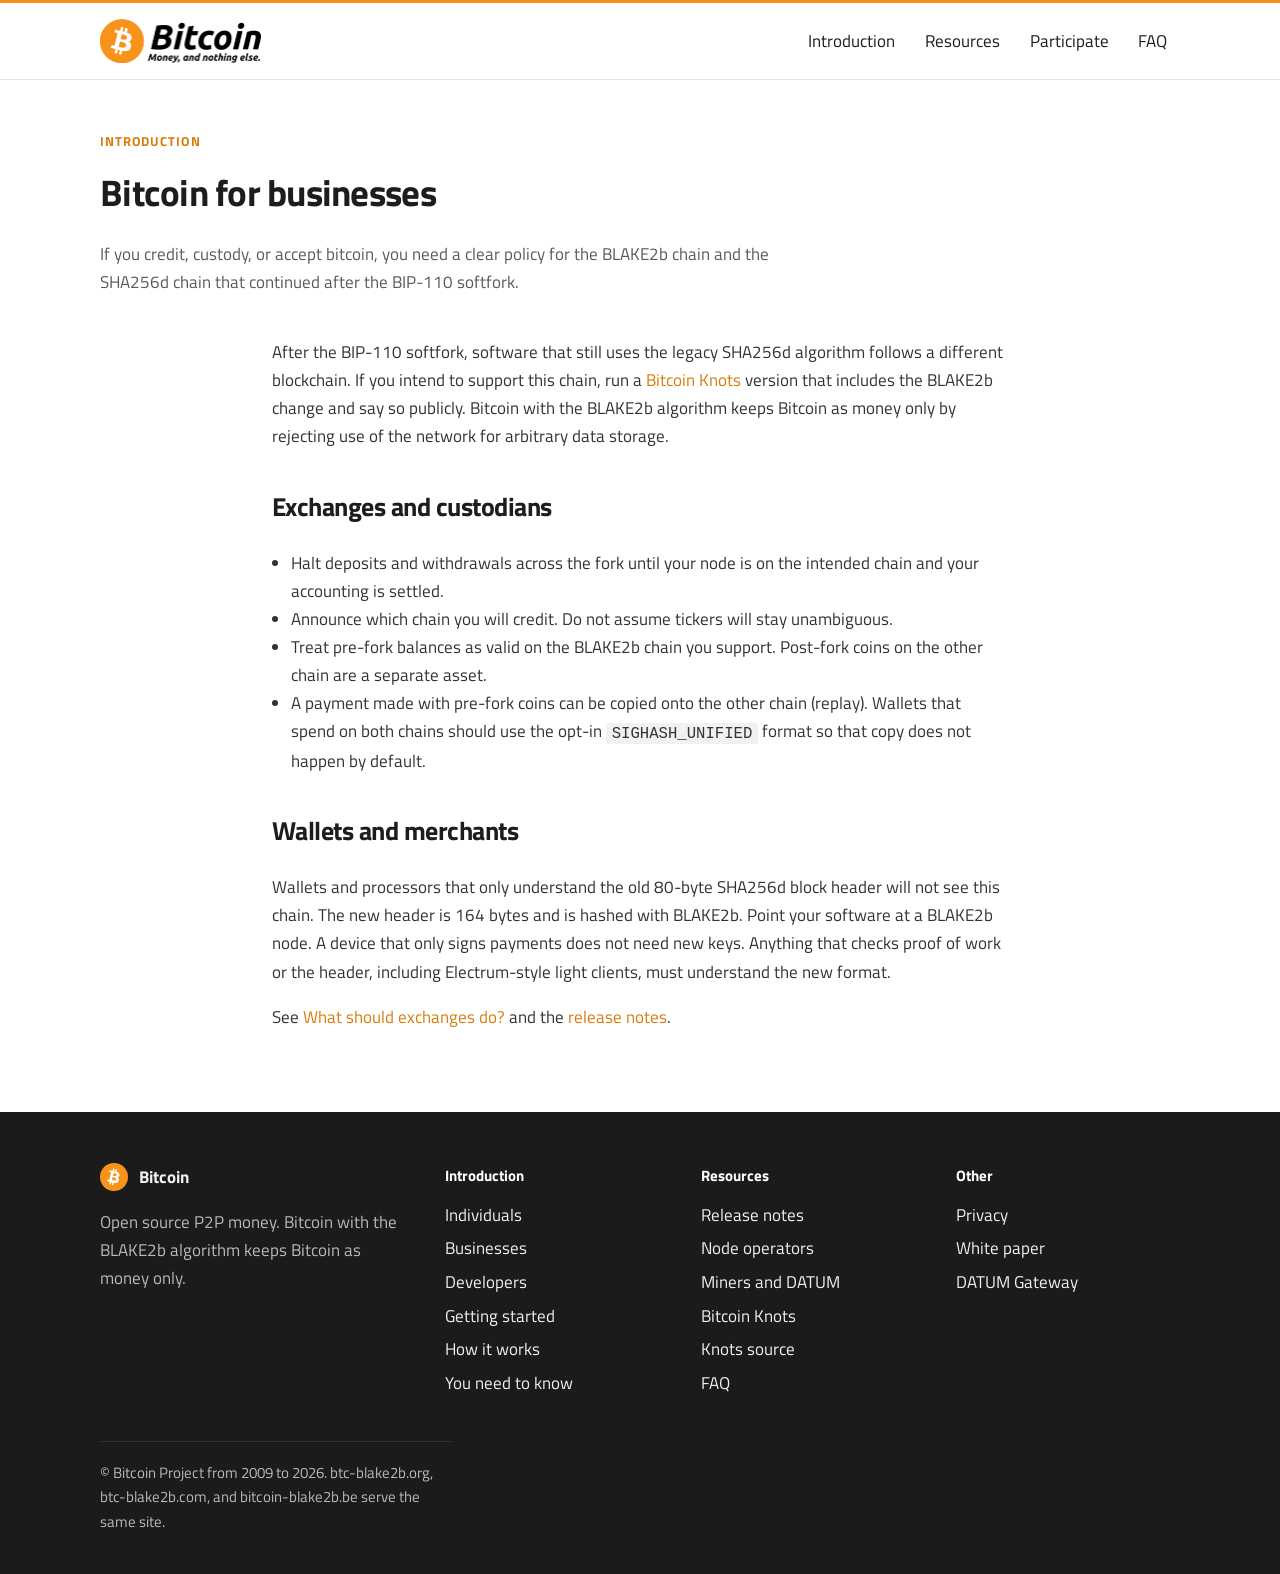
==== businesses.html @ 943e5c46 "Publish RC5 mining guide; drop headline and testnet4 page." ====
<!DOCTYPE html>
<html lang="en">
<head>
    <meta charset="UTF-8">
    <meta name="viewport" content="width=device-width, initial-scale=1.0">
    <title>Bitcoin for businesses</title>
    <meta name="description" content="Guidance for exchanges, wallets, merchants, and other businesses after the BLAKE2b proof-of-work hardfork.">
    <meta name="robots" content="index,follow,max-image-preview:large,max-snippet:-1,max-video-preview:-1">
    <meta name="referrer" content="strict-origin-when-cross-origin">
    <meta name="theme-color" content="#f7931a">
    <link rel="canonical" href="https://btc-blake2b.org/businesses">
    <meta property="og:title" content="Bitcoin for businesses">
    <meta property="og:description" content="Guidance for exchanges, wallets, merchants, and other businesses after the BLAKE2b proof-of-work hardfork.">
    <meta property="og:type" content="website">
    <meta property="og:site_name" content="Bitcoin">
    <meta property="og:url" content="https://btc-blake2b.org/businesses">
    <meta property="og:image" content="https://btc-blake2b.org/media/og-image.png?v=2">
    <meta name="twitter:card" content="summary_large_image">
    <meta name="twitter:title" content="Bitcoin for businesses">
    <meta name="twitter:description" content="Guidance for exchanges, wallets, merchants, and other businesses after the BLAKE2b proof-of-work hardfork.">
    <meta name="twitter:image" content="https://btc-blake2b.org/media/og-image.png?v=2">
    <link rel="icon" href="/media/logo.svg" type="image/svg+xml">
    <link rel="stylesheet" href="/static/style.css?v=8">
</head>
<body>
    <a class="skip-link" href="#content">Skip to content</a>
    <header class="site-header">
        <div class="wrap header-bar">
            <a class="brand" href="/">
                <img src="/media/header-logo.png?v=2" alt="Bitcoin">
            </a>
            <button class="nav-toggle" type="button" data-nav-toggle aria-expanded="false" aria-controls="site-nav">Menu</button>
            <nav class="site-nav" id="site-nav" data-site-nav aria-label="Primary">
                <div class="nav-item" data-dropdown>
                    <button type="button" data-dropdown-button aria-expanded="false">Introduction</button>
                    <div class="dropdown-menu">
                        <a href="/individuals">Individuals</a>
                        <a href="/businesses">Businesses</a>
                        <a href="/developers">Developers</a>
                        <a href="/getting-started">Getting started</a>
                        <a href="/how-it-works">How it works</a>
                        <a href="/you-need-to-know">You need to know</a>
                    </div>
                </div>
                <div class="nav-item" data-dropdown>
                    <button type="button" data-dropdown-button aria-expanded="false">Resources</button>
                    <div class="dropdown-menu">
                        <a href="/release">Release notes</a>
                        <a href="/nodes">Node operators</a>
                        <a href="/miners">Miners and DATUM</a>
                        <a href="https://bitcoinknots.org/" rel="noopener">Bitcoin Knots</a>
                        <a href="https://github.com/bitcoinknots/bitcoin" rel="noopener">Knots source</a>
                    </div>
                </div>
                <a href="/getting-started">Participate</a>
                <a href="/faq">FAQ</a>
            </nav>
        </div>
    </header>

    <main id="content">
        <header class="page-header">
            <div class="wrap">
                <p class="kicker">Introduction</p>
                <h1>Bitcoin for businesses</h1>
                <p>If you credit, custody, or accept bitcoin, you need a clear policy for the BLAKE2b chain and the SHA256d chain that continued after the BIP-110 softfork.</p>
            </div>
        </header>
        <article class="wrap prose">

            <p>After the BIP-110 softfork, software that still uses the legacy SHA256d algorithm follows a different blockchain. If you intend to support this chain, run a <a href="https://bitcoinknots.org/" rel="noopener">Bitcoin Knots</a> version that includes the BLAKE2b change and say so publicly. Bitcoin with the BLAKE2b algorithm keeps Bitcoin as money only by rejecting use of the network for arbitrary data storage.</p>
            <h2>Exchanges and custodians</h2>
            <ul>
                <li>Halt deposits and withdrawals across the fork until your node is on the intended chain and your accounting is settled.</li>
                <li>Announce which chain you will credit. Do not assume tickers will stay unambiguous.</li>
                <li>Treat pre-fork balances as valid on the BLAKE2b chain you support. Post-fork coins on the other chain are a separate asset.</li>
                <li>A payment made with pre-fork coins can be copied onto the other chain (replay). Wallets that spend on both chains should use the opt-in <code>SIGHASH_UNIFIED</code> format so that copy does not happen by default.</li>
            </ul>
            <h2>Wallets and merchants</h2>
            <p>Wallets and processors that only understand the old 80-byte SHA256d block header will not see this chain. The new header is 164 bytes and is hashed with BLAKE2b. Point your software at a BLAKE2b node. A device that only signs payments does not need new keys. Anything that checks proof of work or the header, including Electrum-style light clients, must understand the new format.</p>
            <p>See <a href="/faq">What should exchanges do?</a> and the <a href="/release">release notes</a>.</p>

        </article>
    </main>
    <footer class="site-footer">
        <div class="wrap">
            <div class="footer-grid">
                <div>
                    <a class="footer-brand" href="/">
                        <img src="/media/logo.svg" alt="">
                        Bitcoin
                    </a>
                    <p>Open source P2P money. Bitcoin with the BLAKE2b algorithm keeps Bitcoin as money only.</p>
                </div>
                <div>
                    <h2>Introduction</h2>
                    <ul>
                        <li><a href="/individuals">Individuals</a></li>
                        <li><a href="/businesses">Businesses</a></li>
                        <li><a href="/developers">Developers</a></li>
                        <li><a href="/getting-started">Getting started</a></li>
                        <li><a href="/how-it-works">How it works</a></li>
                        <li><a href="/you-need-to-know">You need to know</a></li>
                    </ul>
                </div>
                <div>
                    <h2>Resources</h2>
                    <ul>
                        <li><a href="/release">Release notes</a></li>
                        <li><a href="/nodes">Node operators</a></li>
                        <li><a href="/miners">Miners and DATUM</a></li>
                        <li><a href="https://bitcoinknots.org/" rel="noopener">Bitcoin Knots</a></li>
                        <li><a href="https://github.com/bitcoinknots/bitcoin" rel="noopener">Knots source</a></li>
                        <li><a href="/faq">FAQ</a></li>
                    </ul>
                </div>
                <div>
                    <h2>Other</h2>
                    <ul>
                        <li><a href="/privacy">Privacy</a></li>
                        <li><a href="https://bitcoin.org/bitcoin.pdf" rel="noopener">White paper</a></li>
                        <li><a href="https://github.com/innerhat-dev/datum_gateway" rel="noopener">DATUM Gateway</a></li>
                    </ul>
                </div>
            </div>
            <p class="footer-note">© Bitcoin Project from 2009 to 2026. btc-blake2b.org, btc-blake2b.com, and bitcoin-blake2b.be serve the same site.</p>
        </div>
    </footer>
    <script src="/static/site.js?v=4"></script>

</body>
</html>
---- static/style.css ----
/* Titillium Web, same faces bitcoin.org ships. SIL Open Font License 1.1. Served locally. */
@font-face {
  font-family: "Titillium Web";
  src: url("/static/fonts/TitilliumWeb-Regular.woff2") format("woff2"),
       url("/static/fonts/TitilliumWeb-Regular.woff") format("woff");
  font-weight: 400;
  font-style: normal;
  font-display: swap;
}

@font-face {
  font-family: "Titillium Web";
  src: url("/static/fonts/TitilliumWeb-Italic.woff2") format("woff2"),
       url("/static/fonts/TitilliumWeb-Italic.woff") format("woff");
  font-weight: 400;
  font-style: italic;
  font-display: swap;
}

@font-face {
  font-family: "Titillium Web";
  src: url("/static/fonts/TitilliumWeb-SemiBold.woff2") format("woff2"),
       url("/static/fonts/TitilliumWeb-SemiBold.woff") format("woff");
  font-weight: 600;
  font-style: normal;
  font-display: swap;
}

@font-face {
  font-family: "Titillium Web";
  src: url("/static/fonts/TitilliumWeb-Bold.woff2") format("woff2"),
       url("/static/fonts/TitilliumWeb-Bold.woff") format("woff");
  font-weight: 700;
  font-style: normal;
  font-display: swap;
}

:root {
  --btc-orange: #f7931a;
  --btc-orange-dark: #d67d0c;
  --ink: #1d1d1d;
  --muted: #5a5a5a;
  --line: #e4e4e4;
  --paper: #ffffff;
  --wash: #f7f7f7;
  --footer: #1b1b1b;
  --max: 1080px;
  --font: "Titillium Web", Arial, sans-serif;
}

*,
*::before,
*::after {
  box-sizing: border-box;
}

html {
  scroll-behavior: smooth;
}

body {
  margin: 0;
  color: var(--ink);
  background: var(--paper);
  font-family: var(--font);
  font-size: 17px;
  line-height: 1.65;
}

img {
  max-width: 100%;
  height: auto;
}

a {
  color: var(--btc-orange-dark);
  text-decoration: none;
}

a:hover,
a:focus-visible {
  color: var(--btc-orange);
  text-decoration: underline;
}

code {
  font-family: Consolas, "Liberation Mono", Menlo, monospace;
  font-size: 0.92em;
  background: #f1f1f1;
  padding: 0.1em 0.35em;
  border-radius: 3px;
}

pre {
  overflow-x: auto;
  background: #f1f1f1;
  padding: 1rem 1.1rem;
  border-radius: 3px;
}

pre code {
  padding: 0;
  background: none;
}

.skip-link {
  position: absolute;
  left: -999px;
  top: 0;
  background: var(--ink);
  color: #fff;
  padding: 0.6rem 1rem;
  z-index: 100;
}

.skip-link:focus {
  left: 1rem;
  top: 1rem;
}

.wrap {
  width: min(calc(100% - 2.5rem), var(--max));
  margin: 0 auto;
}

.site-header {
  border-top: 3px solid var(--btc-orange);
  border-bottom: 1px solid var(--line);
  background: var(--paper);
}

.header-bar {
  display: flex;
  align-items: center;
  justify-content: space-between;
  min-height: 76px;
  gap: 1.5rem;
}

.brand {
  display: flex;
  align-items: center;
  gap: 0.7rem;
  color: var(--ink);
  text-decoration: none;
  font-weight: 700;
  letter-spacing: 0.01em;
}

.brand:hover,
.brand:focus-visible {
  color: var(--ink);
  text-decoration: none;
}

.brand img {
  display: block;
  height: 44px;
  width: auto;
}

.brand-text {
  display: flex;
  flex-direction: column;
  line-height: 1.1;
}

.brand-text strong {
  font-size: 1.15rem;
}

.brand-text span {
  font-size: 0.72rem;
  font-weight: 600;
  letter-spacing: 0.08em;
  text-transform: uppercase;
  color: var(--muted);
}

.nav-toggle {
  display: none;
  border: 1px solid var(--line);
  background: var(--paper);
  color: var(--ink);
  padding: 0.45rem 0.7rem;
  font: inherit;
  cursor: pointer;
}

.site-nav {
  display: flex;
  align-items: center;
  gap: 0.25rem;
}

.nav-item {
  position: relative;
}

.site-nav a,
.site-nav button {
  display: block;
  padding: 0.7rem 0.8rem;
  color: var(--ink);
  background: none;
  border: 0;
  font: inherit;
  cursor: pointer;
}

.site-nav a:hover,
.site-nav button:hover,
.site-nav a:focus-visible,
.site-nav button:focus-visible,
.site-nav a[aria-current="page"] {
  color: var(--btc-orange-dark);
  text-decoration: none;
}

.dropdown-menu {
  display: none;
  position: absolute;
  top: 100%;
  left: 0;
  min-width: 220px;
  background: var(--paper);
  border: 1px solid var(--line);
  box-shadow: 0 10px 24px rgba(0, 0, 0, 0.08);
  padding: 0.4rem 0;
  z-index: 20;
}

.nav-item:hover .dropdown-menu,
.nav-item:focus-within .dropdown-menu,
.nav-item.is-open .dropdown-menu {
  display: block;
}

.dropdown-menu a {
  padding: 0.55rem 1rem;
}

.hero {
  padding: 5.5rem 0 4.5rem;
}

.hero h1 {
  margin: 0 0 1rem;
  font-size: clamp(2.1rem, 5vw, 3.4rem);
  line-height: 1.15;
  letter-spacing: -0.03em;
  max-width: 18ch;
}

.hero .lede {
  max-width: 40rem;
  font-size: 1.2rem;
  color: var(--muted);
  margin: 0 0 1.8rem;
}

.hero-actions,
.button-row {
  display: flex;
  flex-wrap: wrap;
  gap: 0.75rem;
}

.button {
  display: inline-block;
  padding: 0.8rem 1.25rem;
  border-radius: 3px;
  font-weight: 600;
  text-decoration: none;
}

.button:hover,
.button:focus-visible {
  text-decoration: none;
}

.button-primary {
  background: var(--btc-orange);
  color: #fff;
}

.button-primary:hover,
.button-primary:focus-visible {
  background: var(--btc-orange-dark);
  color: #fff;
}

.button-secondary {
  background: var(--ink);
  color: #fff;
}

.button-secondary:hover,
.button-secondary:focus-visible {
  color: #fff;
  opacity: 0.92;
}

.button-ghost {
  border: 1px solid var(--line);
  color: var(--ink);
  background: var(--paper);
}

.button-ghost:hover,
.button-ghost:focus-visible {
  color: var(--ink);
  border-color: var(--ink);
}

.section {
  padding: 4rem 0;
}

.section-wash {
  background: var(--wash);
}

.section h2,
.page-header h1 {
  margin: 0 0 1rem;
  font-size: clamp(1.7rem, 3vw, 2.3rem);
  letter-spacing: -0.02em;
}

.section-intro,
.page-header p {
  max-width: 42rem;
  color: var(--muted);
}

.page-header {
  padding: 3.2rem 0 0.5rem;
}

.page-header .kicker {
  margin: 0 0 0.6rem;
  color: var(--btc-orange-dark);
  font-size: 0.82rem;
  font-weight: 700;
  letter-spacing: 0.08em;
  text-transform: uppercase;
}

.prose {
  max-width: 46rem;
  padding: 0 0 4rem;
}

.prose h2,
.prose h3 {
  margin-top: 2.2rem;
  letter-spacing: -0.02em;
}

.prose p,
.prose li {
  color: #333;
}

.prose ul,
.prose ol {
  padding-left: 1.2rem;
}

.prose table {
  width: 100%;
  border-collapse: collapse;
  margin: 1.2rem 0;
  font-size: 0.95rem;
}

.prose th,
.prose td {
  text-align: left;
  vertical-align: top;
  padding: 0.55rem 0.7rem 0.55rem 0;
  border-bottom: 1px solid var(--line);
}

.prose th {
  font-weight: 600;
  color: var(--ink);
}

.card-grid,
.feature-grid,
.audience-grid {
  display: grid;
  gap: 1.25rem;
}

.audience-grid,
.feature-grid {
  grid-template-columns: repeat(3, 1fr);
}

.card-grid {
  grid-template-columns: repeat(2, 1fr);
}

.card,
.audience-card,
.feature-card {
  background: var(--paper);
  border: 1px solid var(--line);
  padding: 1.5rem 1.4rem 1.4rem;
}

.audience-card h3,
.feature-card h3,
.card h3 {
  margin: 0 0 0.6rem;
  font-size: 1.2rem;
}

.audience-card p,
.feature-card p,
.card p {
  margin: 0 0 1rem;
  color: var(--muted);
}

.icon-mark {
  width: 42px;
  height: 42px;
  margin-bottom: 1rem;
  color: var(--btc-orange);
}

.fact-row {
  display: grid;
  grid-template-columns: repeat(3, 1fr);
  gap: 1.25rem;
  margin-top: 2.5rem;
}

.fact dt {
  font-size: 0.78rem;
  text-transform: uppercase;
  letter-spacing: 0.08em;
  color: var(--muted);
  margin-bottom: 0.35rem;
}

.fact dd {
  margin: 0;
  font-weight: 700;
  font-size: 1.15rem;
}

.faq-index {
  display: grid;
  grid-template-columns: 1fr 1fr;
  gap: 0.4rem 1.5rem;
  margin: 0 0 2.5rem;
  padding-left: 1.2rem;
  list-style: disc;
}

.faq-index li {
  margin-left: 0.2rem;
}

.faq-item {
  border-top: 1px solid var(--line);
  padding: 1.5rem 0 0.4rem;
}

.faq-item h2 {
  font-size: 1.25rem;
  margin: 0 0 0.7rem;
}

.callout {
  border-left: 3px solid var(--btc-orange);
  background: #fff8ee;
  padding: 1rem 1.15rem;
  margin: 1.5rem 0;
}

.site-footer {
  background: var(--footer);
  color: #d8d8d8;
  padding: 3.2rem 0 1.6rem;
}

.site-footer p {
  color: #b8b8b8;
  max-width: 22rem;
}

.site-footer a {
  color: #f0f0f0;
}

.footer-grid {
  display: grid;
  grid-template-columns: 1.4fr repeat(3, 1fr);
  gap: 2rem;
}

.footer-brand {
  display: flex;
  align-items: center;
  gap: 0.7rem;
  color: #fff;
  font-weight: 700;
  text-decoration: none;
}

.footer-brand:hover {
  color: #fff;
  text-decoration: none;
}

.footer-brand img {
  width: 28px;
  height: 28px;
}

.site-footer h2 {
  margin: 0 0 0.8rem;
  font-size: 0.95rem;
  color: #fff;
}

.site-footer ul {
  list-style: none;
  margin: 0;
  padding: 0;
}

.site-footer li {
  margin: 0.35rem 0;
}

.footer-note {
  margin-top: 2.4rem;
  padding-top: 1.2rem;
  border-top: 1px solid #333;
  color: #9a9a9a;
  font-size: 0.92rem;
}

@media (max-width: 860px) {
  .brand img {
    height: 32px;
  }

  .nav-toggle {
    display: inline-block;
  }

  .site-nav {
    display: none;
    position: absolute;
    left: 0;
    right: 0;
    top: 76px;
    background: var(--paper);
    border-bottom: 1px solid var(--line);
    flex-direction: column;
    align-items: stretch;
    padding: 0.5rem 1.25rem 1rem;
    z-index: 30;
  }

  .site-nav.is-open {
    display: flex;
  }

  .site-header {
    position: relative;
  }

  .dropdown-menu {
    position: static;
    border: 0;
    box-shadow: none;
    padding: 0 0 0.4rem 0.6rem;
  }

  .audience-grid,
  .feature-grid,
  .card-grid,
  .fact-row,
  .faq-index,
  .footer-grid {
    grid-template-columns: 1fr;
  }

  .hero {
    padding: 3.2rem 0 2.8rem;
  }
}
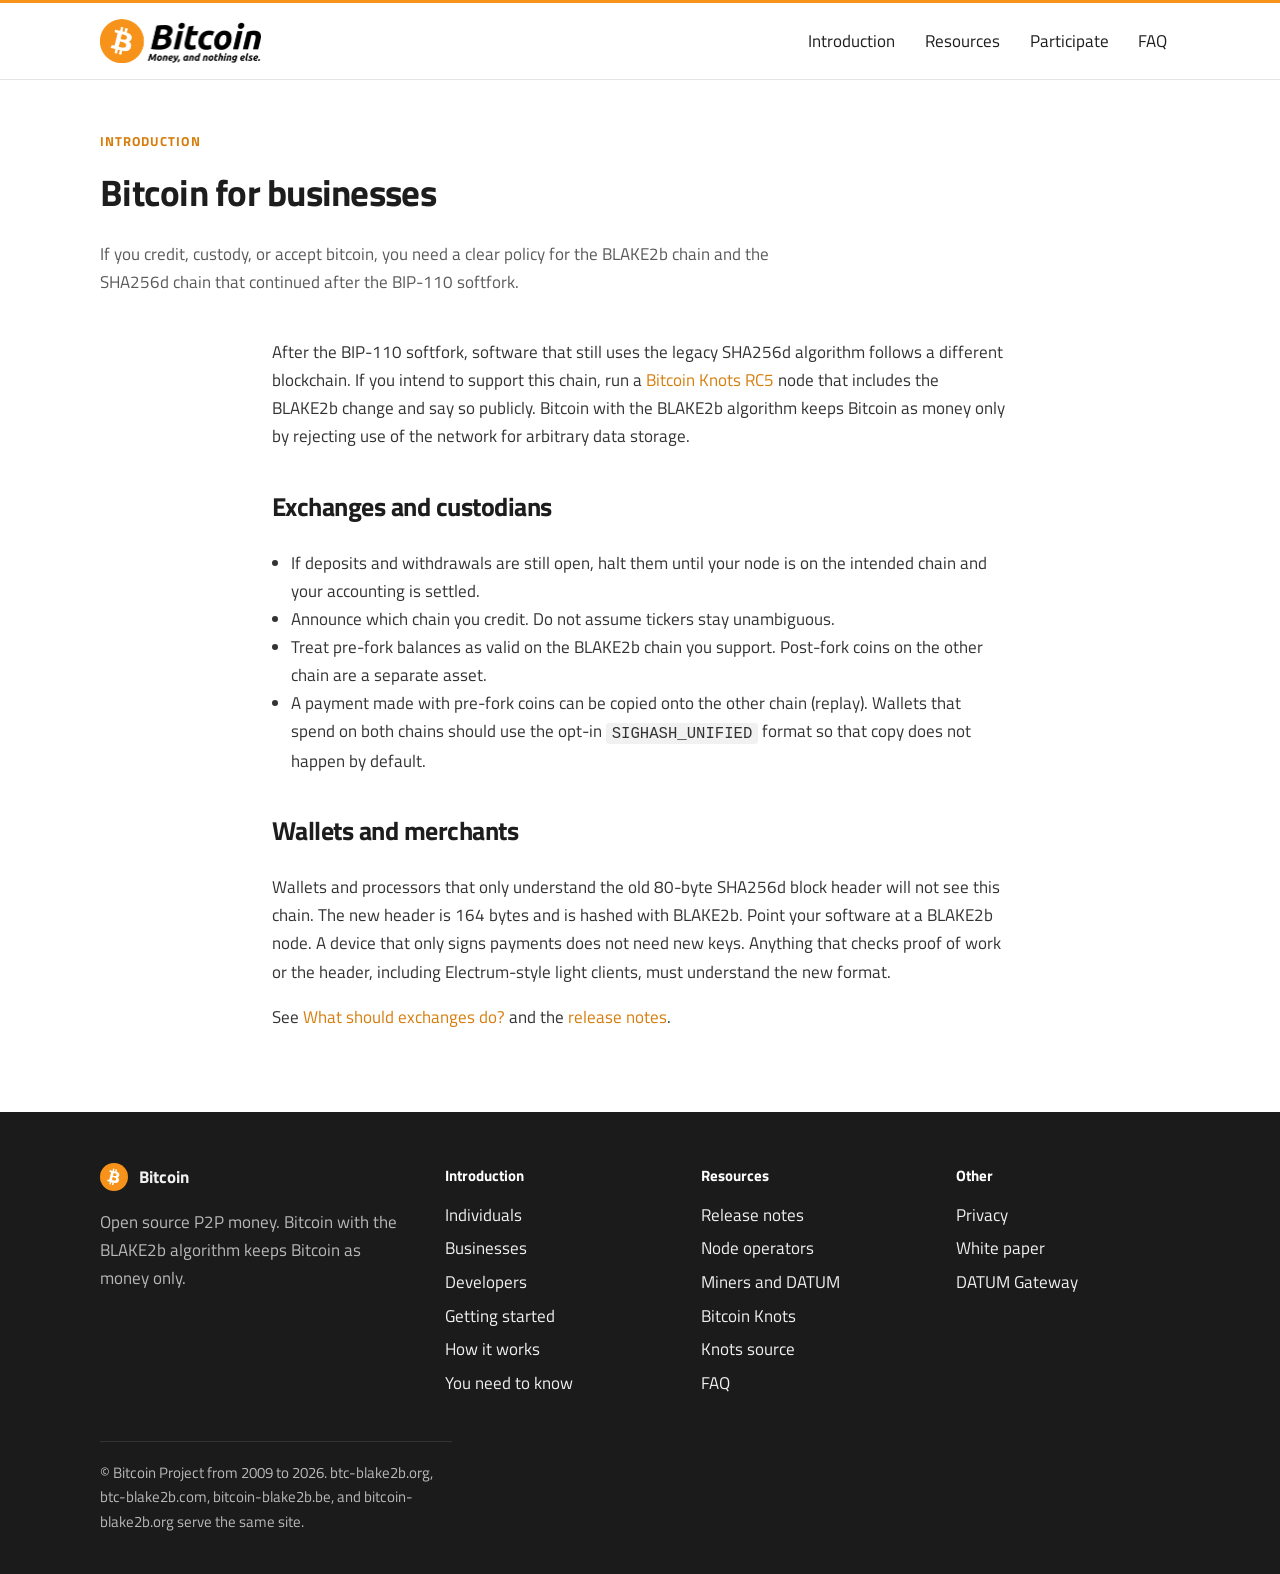
==== commit aeb87083: "Publish the 29.4.1 release notes and CONVOY DATUM copy." ====
--- a/businesses.html
+++ b/businesses.html
@@ -48,7 +48,7 @@
                         <a href="/release">Release notes</a>
                         <a href="/nodes">Node operators</a>
                         <a href="/miners">Miners and DATUM</a>
-                        <a href="https://bitcoinknots.org/" rel="noopener">Bitcoin Knots</a>
+                        <a href="/mining">Bitcoin Knots</a>
                         <a href="https://github.com/bitcoinknots/bitcoin" rel="noopener">Knots source</a>
                     </div>
                 </div>
@@ -68,11 +68,11 @@
         </header>
         <article class="wrap prose">
 
-            <p>After the BIP-110 softfork, software that still uses the legacy SHA256d algorithm follows a different blockchain. If you intend to support this chain, run a <a href="https://bitcoinknots.org/" rel="noopener">Bitcoin Knots</a> version that includes the BLAKE2b change and say so publicly. Bitcoin with the BLAKE2b algorithm keeps Bitcoin as money only by rejecting use of the network for arbitrary data storage.</p>
+            <p>After the BIP-110 softfork, software that still uses the legacy SHA256d algorithm follows a different blockchain. If you intend to support this chain, run a <a href="/mining">Bitcoin Knots RC5</a> node that includes the BLAKE2b change and say so publicly. Bitcoin with the BLAKE2b algorithm keeps Bitcoin as money only by rejecting use of the network for arbitrary data storage.</p>
             <h2>Exchanges and custodians</h2>
             <ul>
-                <li>Halt deposits and withdrawals across the fork until your node is on the intended chain and your accounting is settled.</li>
-                <li>Announce which chain you will credit. Do not assume tickers will stay unambiguous.</li>
+                <li>If deposits and withdrawals are still open, halt them until your node is on the intended chain and your accounting is settled.</li>
+                <li>Announce which chain you credit. Do not assume tickers stay unambiguous.</li>
                 <li>Treat pre-fork balances as valid on the BLAKE2b chain you support. Post-fork coins on the other chain are a separate asset.</li>
                 <li>A payment made with pre-fork coins can be copied onto the other chain (replay). Wallets that spend on both chains should use the opt-in <code>SIGHASH_UNIFIED</code> format so that copy does not happen by default.</li>
             </ul>
@@ -109,7 +109,7 @@
                         <li><a href="/release">Release notes</a></li>
                         <li><a href="/nodes">Node operators</a></li>
                         <li><a href="/miners">Miners and DATUM</a></li>
-                        <li><a href="https://bitcoinknots.org/" rel="noopener">Bitcoin Knots</a></li>
+                        <li><a href="/mining">Bitcoin Knots</a></li>
                         <li><a href="https://github.com/bitcoinknots/bitcoin" rel="noopener">Knots source</a></li>
                         <li><a href="/faq">FAQ</a></li>
                     </ul>
@@ -119,11 +119,11 @@
                     <ul>
                         <li><a href="/privacy">Privacy</a></li>
                         <li><a href="https://bitcoin.org/bitcoin.pdf" rel="noopener">White paper</a></li>
-                        <li><a href="https://github.com/innerhat-dev/datum_gateway" rel="noopener">DATUM Gateway</a></li>
+                        <li><a href="https://github.com/CONVOYMining/datum_gateway" rel="noopener">DATUM Gateway</a></li>
                     </ul>
                 </div>
             </div>
-            <p class="footer-note">© Bitcoin Project from 2009 to 2026. btc-blake2b.org, btc-blake2b.com, and bitcoin-blake2b.be serve the same site.</p>
+            <p class="footer-note">© Bitcoin Project from 2009 to 2026. btc-blake2b.org, btc-blake2b.com, bitcoin-blake2b.be, and bitcoin-blake2b.org serve the same site.</p>
         </div>
     </footer>
     <script src="/static/site.js?v=4"></script>
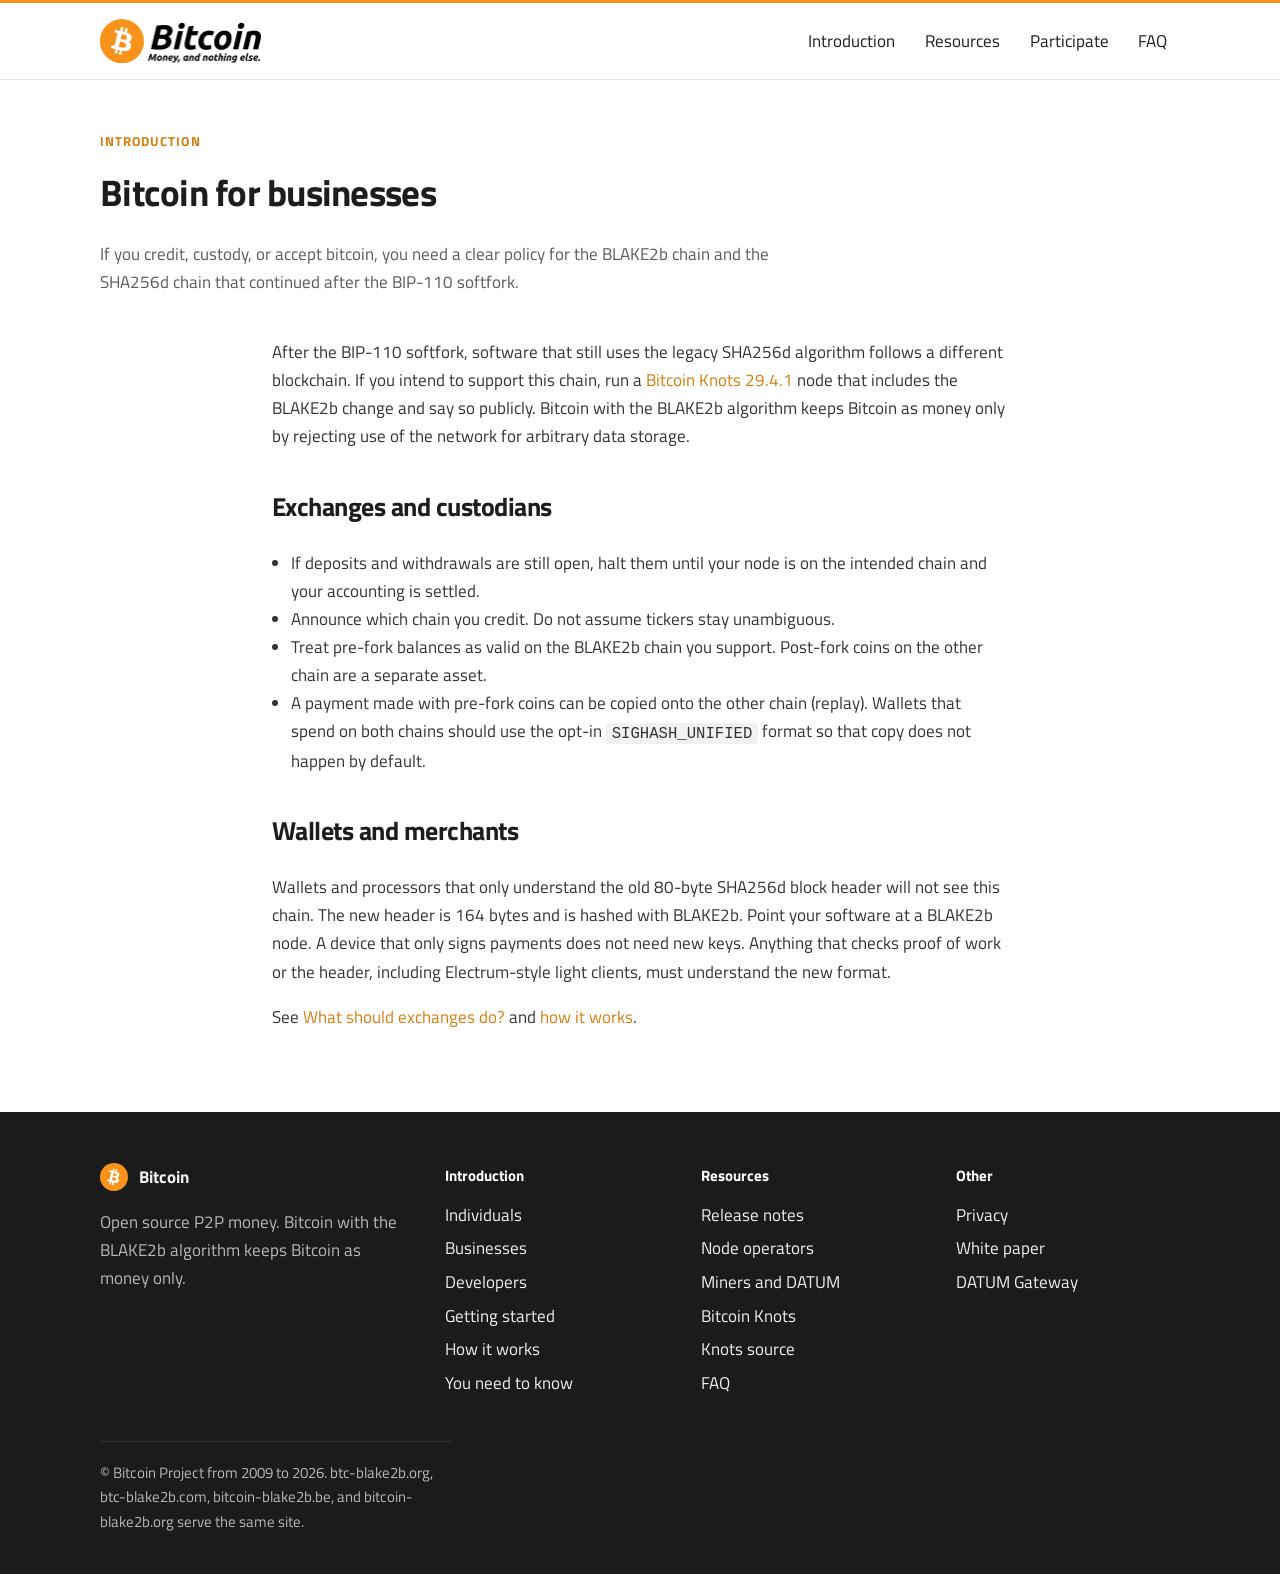
==== commit feaea5ee: "Point downloads and release notes at official Knots 29.4.1." ====
--- a/businesses.html
+++ b/businesses.html
@@ -45,7 +45,7 @@
                 <div class="nav-item" data-dropdown>
                     <button type="button" data-dropdown-button aria-expanded="false">Resources</button>
                     <div class="dropdown-menu">
-                        <a href="/release">Release notes</a>
+                        <a href="https://github.com/bitcoinknots/bitcoin/blob/v29.4.1.knots20260508/doc/release-notes.md" rel="noopener">Release notes</a>
                         <a href="/nodes">Node operators</a>
                         <a href="/miners">Miners and DATUM</a>
                         <a href="/mining">Bitcoin Knots</a>
@@ -68,7 +68,7 @@
         </header>
         <article class="wrap prose">
 
-            <p>After the BIP-110 softfork, software that still uses the legacy SHA256d algorithm follows a different blockchain. If you intend to support this chain, run a <a href="/mining">Bitcoin Knots RC5</a> node that includes the BLAKE2b change and say so publicly. Bitcoin with the BLAKE2b algorithm keeps Bitcoin as money only by rejecting use of the network for arbitrary data storage.</p>
+            <p>After the BIP-110 softfork, software that still uses the legacy SHA256d algorithm follows a different blockchain. If you intend to support this chain, run a <a href="https://bitcoinknots.org/?29.4.1.20260508?twitter" rel="noopener">Bitcoin Knots 29.4.1</a> node that includes the BLAKE2b change and say so publicly. Bitcoin with the BLAKE2b algorithm keeps Bitcoin as money only by rejecting use of the network for arbitrary data storage.</p>
             <h2>Exchanges and custodians</h2>
             <ul>
                 <li>If deposits and withdrawals are still open, halt them until your node is on the intended chain and your accounting is settled.</li>
@@ -78,7 +78,7 @@
             </ul>
             <h2>Wallets and merchants</h2>
             <p>Wallets and processors that only understand the old 80-byte SHA256d block header will not see this chain. The new header is 164 bytes and is hashed with BLAKE2b. Point your software at a BLAKE2b node. A device that only signs payments does not need new keys. Anything that checks proof of work or the header, including Electrum-style light clients, must understand the new format.</p>
-            <p>See <a href="/faq">What should exchanges do?</a> and the <a href="/release">release notes</a>.</p>
+            <p>See <a href="/faq">What should exchanges do?</a> and <a href="/how-it-works">how it works</a>.</p>
 
         </article>
     </main>
@@ -106,7 +106,7 @@
                 <div>
                     <h2>Resources</h2>
                     <ul>
-                        <li><a href="/release">Release notes</a></li>
+                        <li><a href="https://github.com/bitcoinknots/bitcoin/blob/v29.4.1.knots20260508/doc/release-notes.md" rel="noopener">Release notes</a></li>
                         <li><a href="/nodes">Node operators</a></li>
                         <li><a href="/miners">Miners and DATUM</a></li>
                         <li><a href="/mining">Bitcoin Knots</a></li>
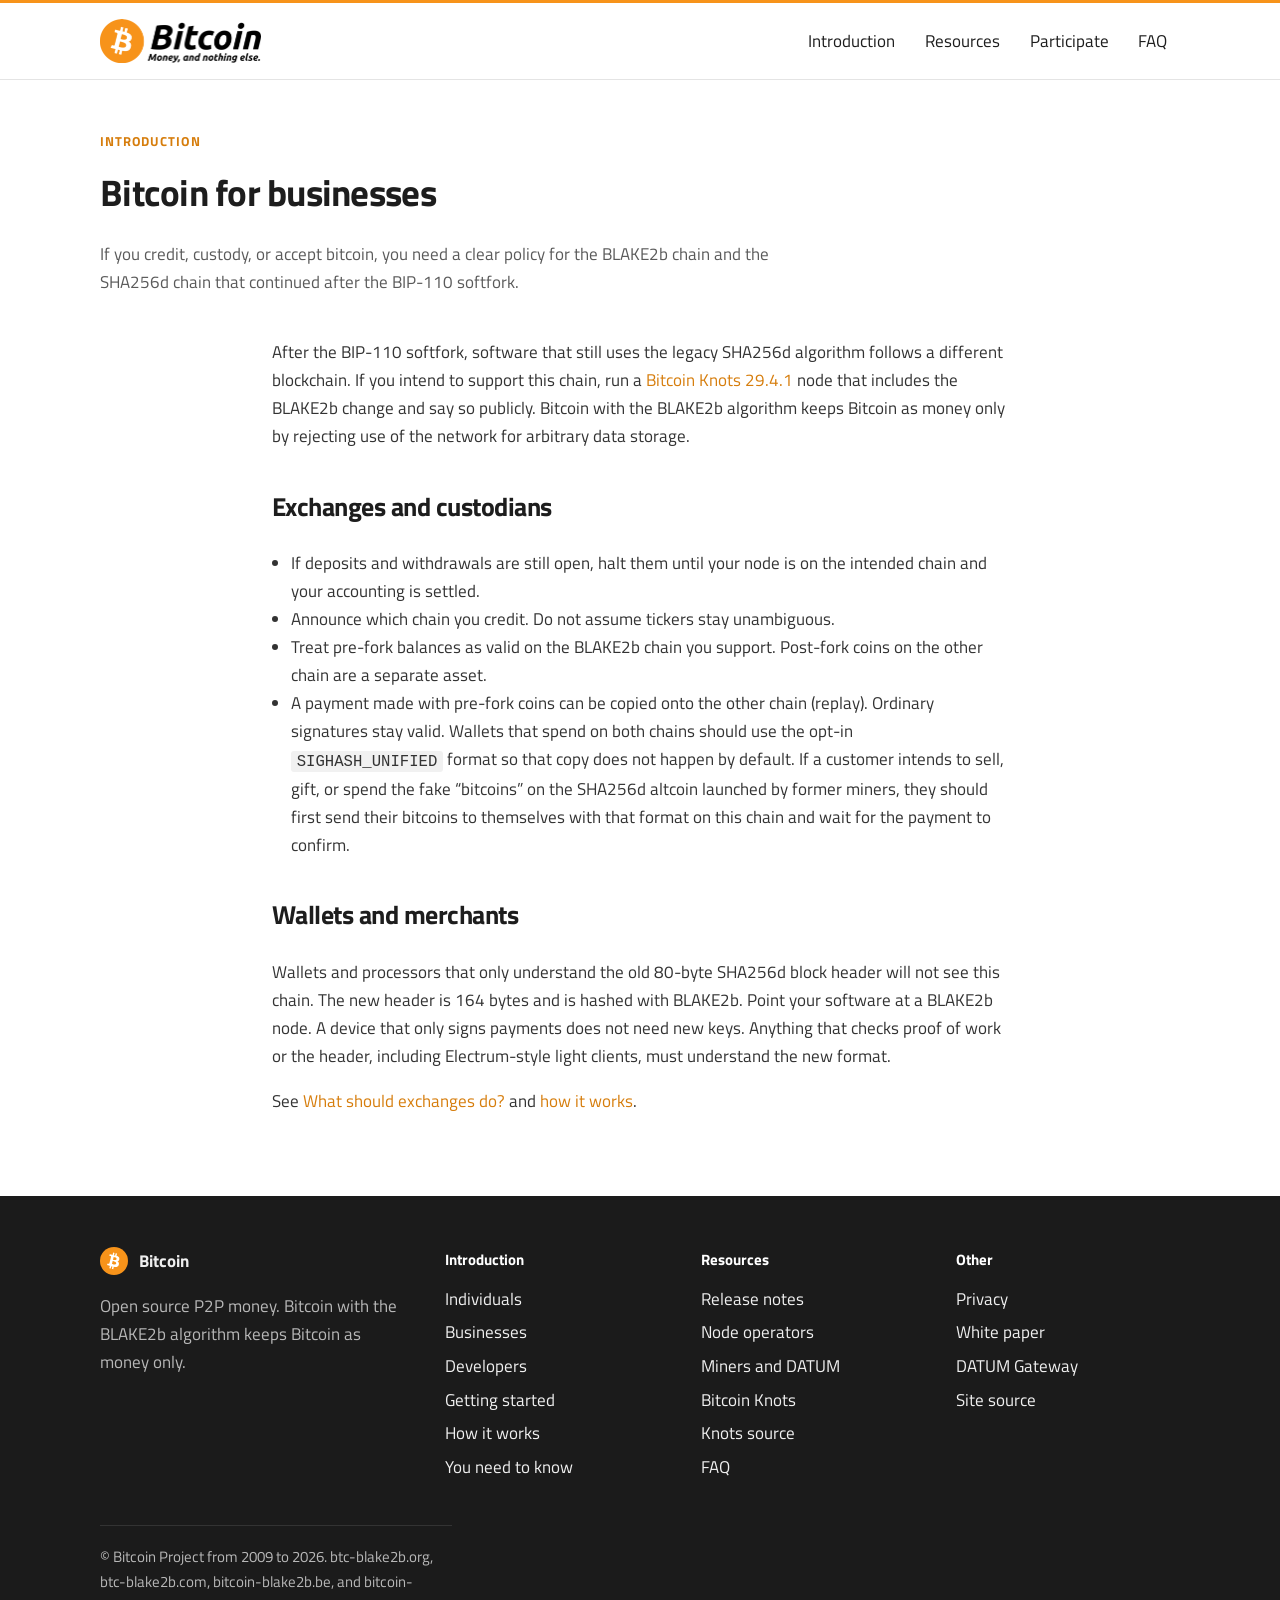
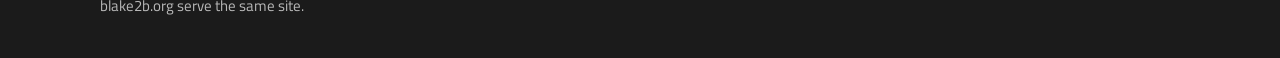
==== commit 35336f5e: "Add the site source footer and SIGHASH_UNIFIED send-to-self copy." ====
--- a/businesses.html
+++ b/businesses.html
@@ -74,7 +74,7 @@
                 <li>If deposits and withdrawals are still open, halt them until your node is on the intended chain and your accounting is settled.</li>
                 <li>Announce which chain you credit. Do not assume tickers stay unambiguous.</li>
                 <li>Treat pre-fork balances as valid on the BLAKE2b chain you support. Post-fork coins on the other chain are a separate asset.</li>
-                <li>A payment made with pre-fork coins can be copied onto the other chain (replay). Wallets that spend on both chains should use the opt-in <code>SIGHASH_UNIFIED</code> format so that copy does not happen by default.</li>
+                <li>A payment made with pre-fork coins can be copied onto the other chain (replay). Ordinary signatures stay valid. Wallets that spend on both chains should use the opt-in <code>SIGHASH_UNIFIED</code> format so that copy does not happen by default. If a customer intends to sell, gift, or spend the fake “bitcoins” on the SHA256d altcoin launched by former miners, they should first send their bitcoins to themselves with that format on this chain and wait for the payment to confirm.</li>
             </ul>
             <h2>Wallets and merchants</h2>
             <p>Wallets and processors that only understand the old 80-byte SHA256d block header will not see this chain. The new header is 164 bytes and is hashed with BLAKE2b. Point your software at a BLAKE2b node. A device that only signs payments does not need new keys. Anything that checks proof of work or the header, including Electrum-style light clients, must understand the new format.</p>
@@ -120,6 +120,7 @@
                         <li><a href="/privacy">Privacy</a></li>
                         <li><a href="https://bitcoin.org/bitcoin.pdf" rel="noopener">White paper</a></li>
                         <li><a href="https://github.com/CONVOYMining/datum_gateway" rel="noopener">DATUM Gateway</a></li>
+                        <li><a href="https://github.com/innerhat-dev/bitcoin-blake2b.org" rel="noopener">Site source</a></li>
                     </ul>
                 </div>
             </div>
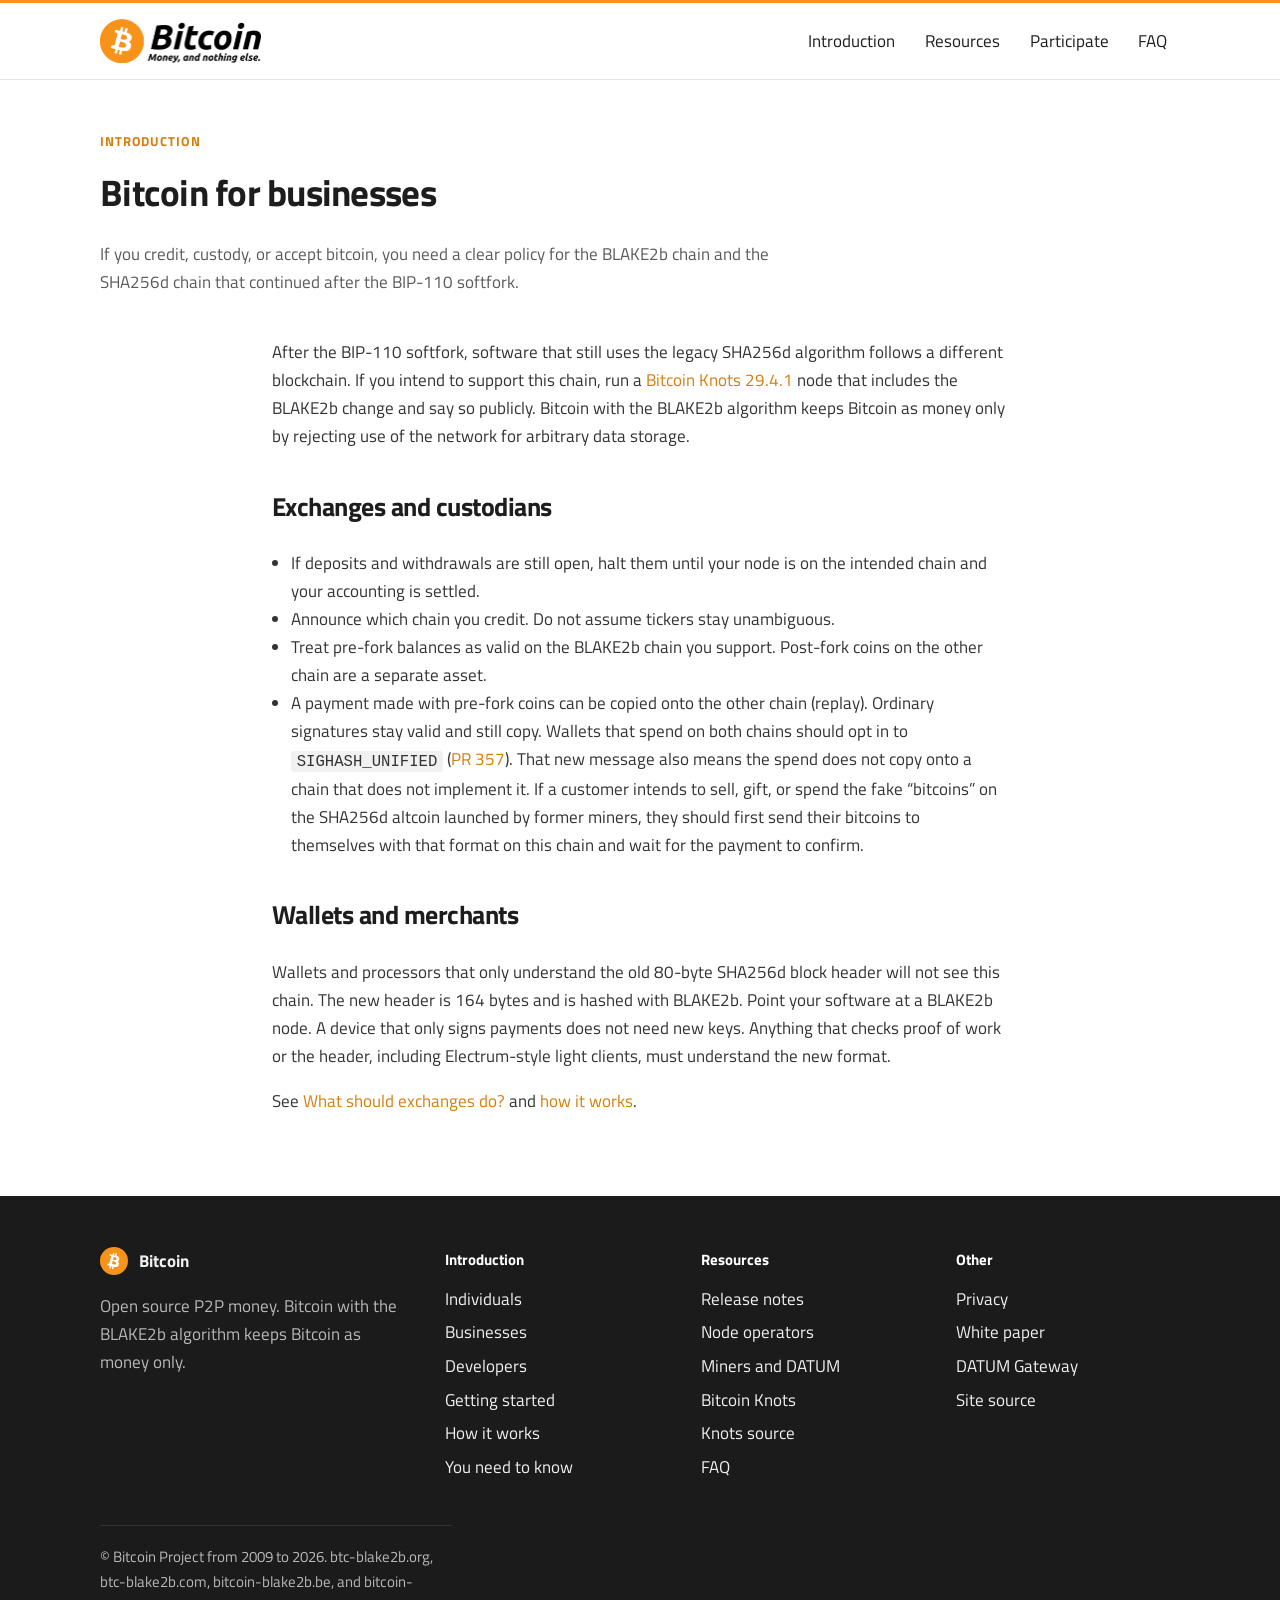
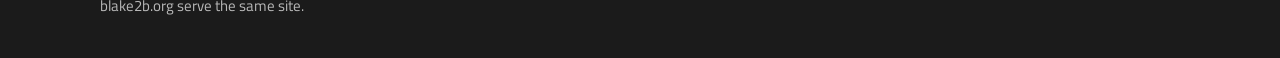
==== commit 2777724a: "Describe SIGHASH_UNIFIED as an opt-in sighash, with replay protection as a side effect." ====
--- a/businesses.html
+++ b/businesses.html
@@ -74,7 +74,7 @@
                 <li>If deposits and withdrawals are still open, halt them until your node is on the intended chain and your accounting is settled.</li>
                 <li>Announce which chain you credit. Do not assume tickers stay unambiguous.</li>
                 <li>Treat pre-fork balances as valid on the BLAKE2b chain you support. Post-fork coins on the other chain are a separate asset.</li>
-                <li>A payment made with pre-fork coins can be copied onto the other chain (replay). Ordinary signatures stay valid. Wallets that spend on both chains should use the opt-in <code>SIGHASH_UNIFIED</code> format so that copy does not happen by default. If a customer intends to sell, gift, or spend the fake “bitcoins” on the SHA256d altcoin launched by former miners, they should first send their bitcoins to themselves with that format on this chain and wait for the payment to confirm.</li>
+                <li>A payment made with pre-fork coins can be copied onto the other chain (replay). Ordinary signatures stay valid and still copy. Wallets that spend on both chains should opt in to <code>SIGHASH_UNIFIED</code> (<a href="https://github.com/bitcoinknots/bitcoin/pull/357" rel="noopener">PR 357</a>). That new message also means the spend does not copy onto a chain that does not implement it. If a customer intends to sell, gift, or spend the fake “bitcoins” on the SHA256d altcoin launched by former miners, they should first send their bitcoins to themselves with that format on this chain and wait for the payment to confirm.</li>
             </ul>
             <h2>Wallets and merchants</h2>
             <p>Wallets and processors that only understand the old 80-byte SHA256d block header will not see this chain. The new header is 164 bytes and is hashed with BLAKE2b. Point your software at a BLAKE2b node. A device that only signs payments does not need new keys. Anything that checks proof of work or the header, including Electrum-style light clients, must understand the new format.</p>
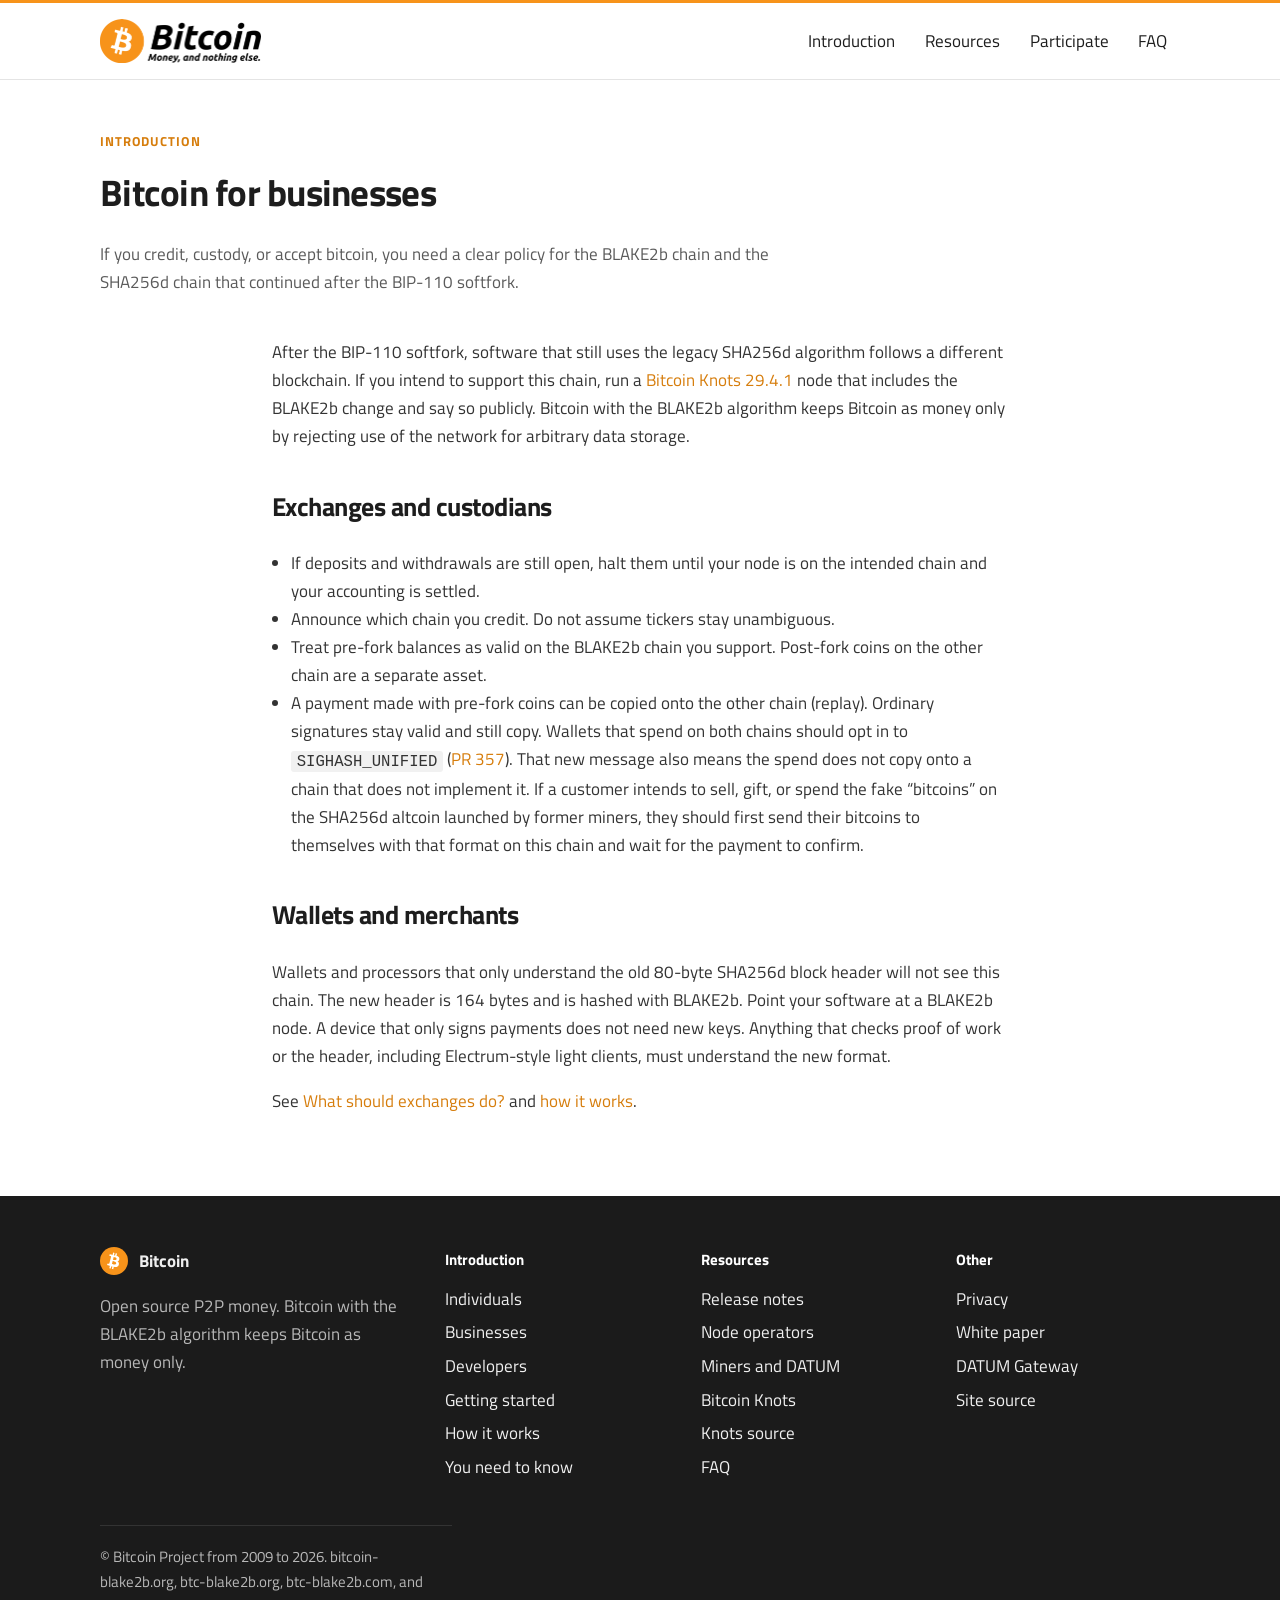
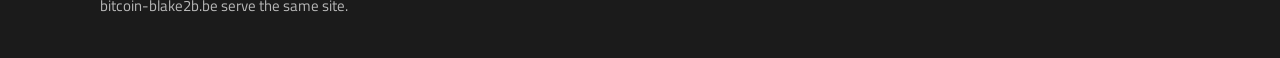
==== commit f5178b40: "List bitcoin-blake2b.org first among the published site hostnames." ====
--- a/businesses.html
+++ b/businesses.html
@@ -124,7 +124,7 @@
                     </ul>
                 </div>
             </div>
-            <p class="footer-note">© Bitcoin Project from 2009 to 2026. btc-blake2b.org, btc-blake2b.com, bitcoin-blake2b.be, and bitcoin-blake2b.org serve the same site.</p>
+            <p class="footer-note">© Bitcoin Project from 2009 to 2026. bitcoin-blake2b.org, btc-blake2b.org, btc-blake2b.com, and bitcoin-blake2b.be serve the same site.</p>
         </div>
     </footer>
     <script src="/static/site.js?v=4"></script>
